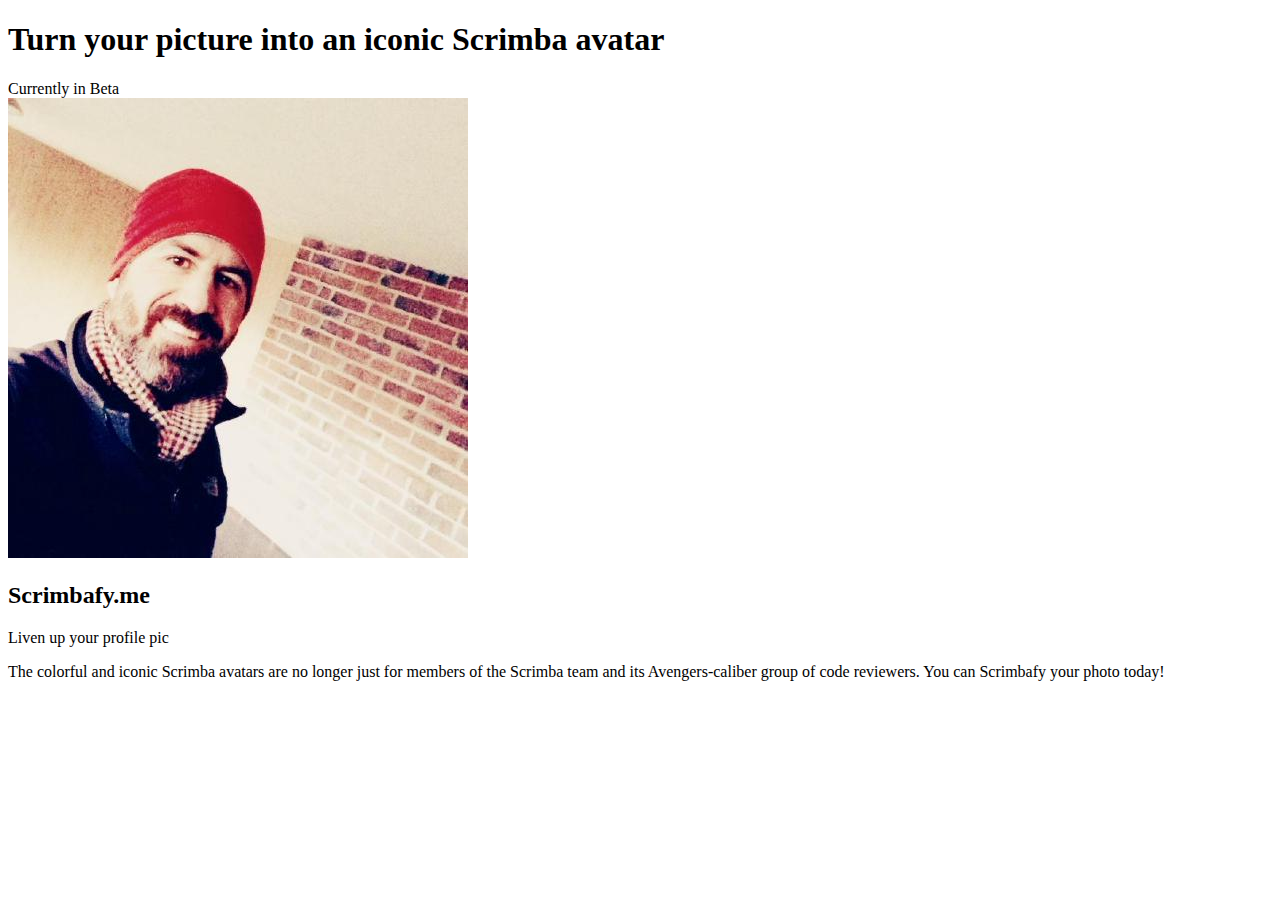
==== splash-page-build/index.html @ dc90c5f2 "Setting up folder org/structure for new project - splash page build" ====
<!DOCTYPE html>
<html lang="en">
<head>
  <meta charset="UTF-8">
  <meta http-equiv="X-UA-Compatible" content="IE=edge">
  <meta name="viewport" content="width=device-width, initial-scale=1.0">
  <title>Splash Page Build</title>
</head>
<body>
  <body>
    <section class="intro">
        <h1>Turn <strong>your picture</strong> into an iconic <strong>Scrimba avatar</strong></h1>
        <span class="beta-text">Currently in Beta</span>
    </section>
    
    <main class="main-content">
        <img class="img-main" src="img/MG_Avatar.jpg" alt="My Scrimba avatar.">
        <h2>Scrimbafy.me</h2>
        <span class="subheading">Liven up your profile pic</span>
        
        <p>The colorful and iconic Scrimba avatars are no longer just for members of the Scrimba team and its Avengers-caliber group of code reviewers. You can Scrimbafy your photo today!</p>
    </main>
</body>
</body>
</html>
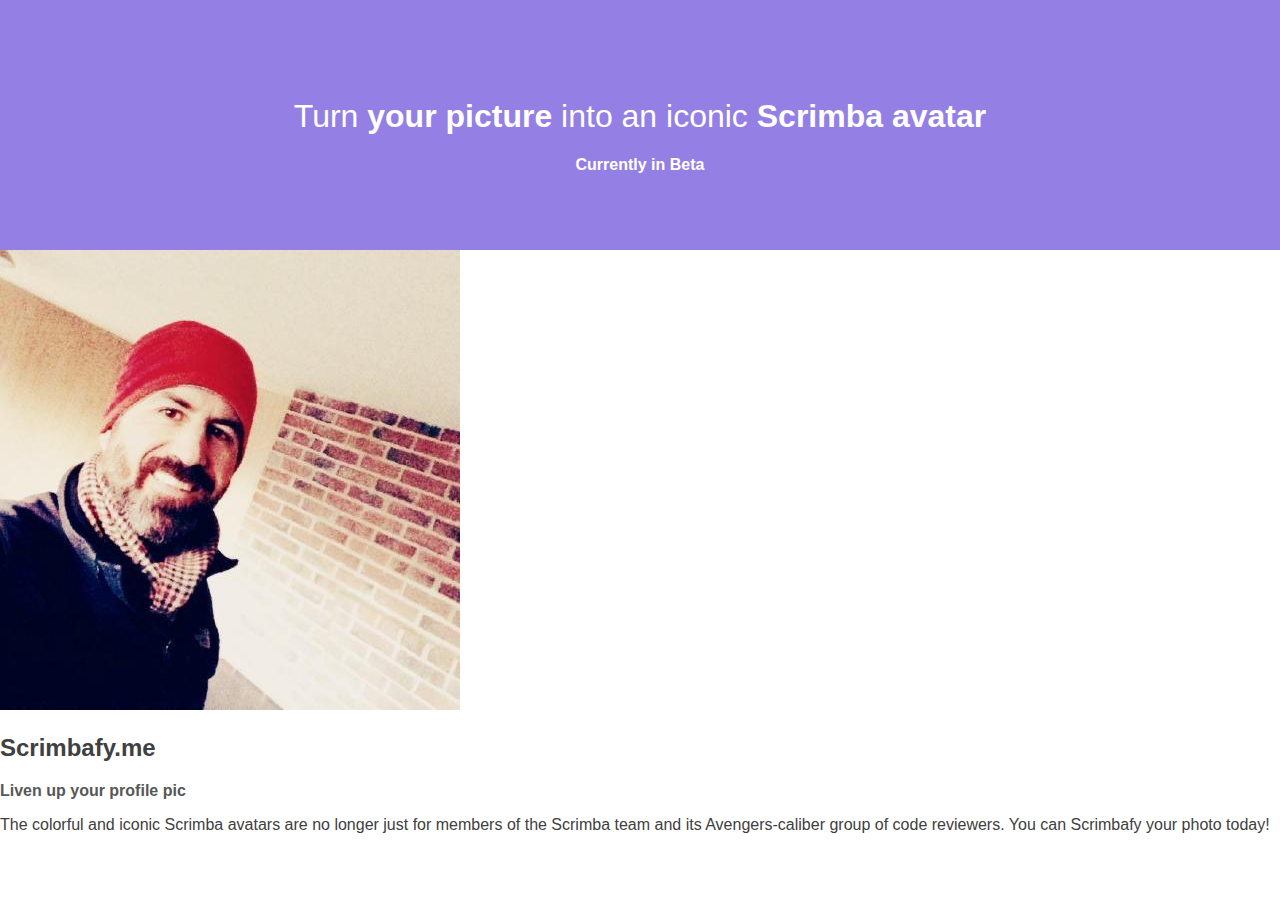
==== commit 0e460c87: "Completed first challenge" ====
--- a/splash-page-build/index.html
+++ b/splash-page-build/index.html
@@ -4,6 +4,7 @@
   <meta charset="UTF-8">
   <meta http-equiv="X-UA-Compatible" content="IE=edge">
   <meta name="viewport" content="width=device-width, initial-scale=1.0">
+  <link rel="stylesheet" href="css/styles.css">
   <title>Splash Page Build</title>
 </head>
 <body>
--- a/splash-page-build/css/styles.css
+++ b/splash-page-build/css/styles.css
@@ -0,0 +1,60 @@
+body {
+  font-family: 'Source Sans Pro', sans-serif;
+  color: #404040;
+  margin: 0;
+}
+
+/* =================
+  Typography 
+ ================= */
+
+h1 {
+  font-weight: 400;
+}
+
+.beta-text { 
+  font-weight: 900;
+}
+
+.subheading {
+  color: #575757;
+  font-weight: 900;
+}
+
+/* =================
+  Intro
+ ================= */
+
+/* 
+Challenge: Style the .intro section
+  - Convert into a flex container; 
+    display its content in a column
+  - Set a minimum height of 250px
+  - Center-align its content
+  - Vertically center the content
+  - Remove the space around the edges of the page
+*/
+
+.intro { 
+  color: #fff;
+  background-color: #9480e4;
+  display: flex;
+  flex-direction: column;
+  align-items: center;
+  justify-content: center;
+  min-height: 250px;
+}
+
+/* ====================
+  Main content
+ ==================== */
+
+
+/* =================
+  Form
+ ================= */
+ 
+
+/* =================
+  Media queries 
+ ================= */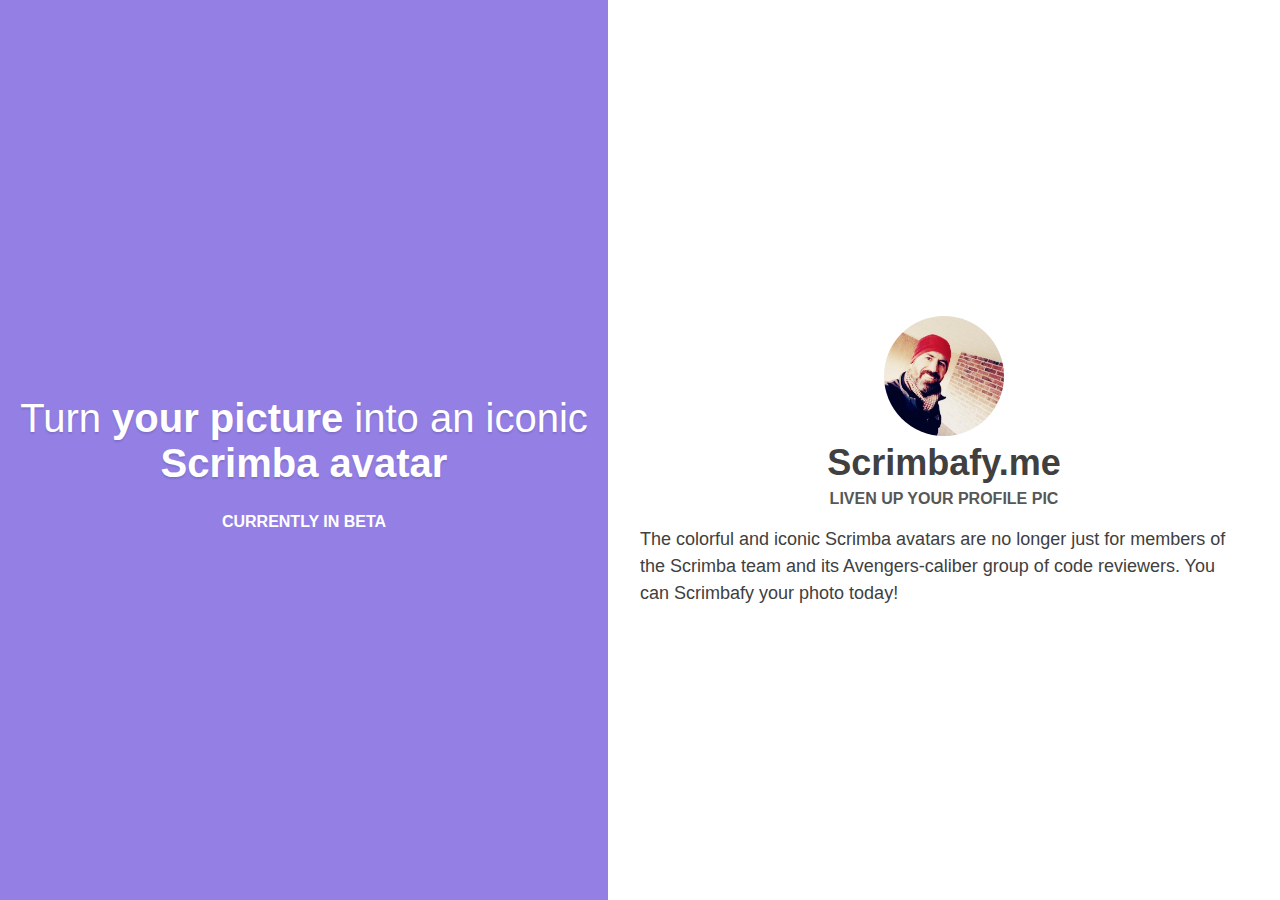
==== commit e0c49fe1: "Completed challenge #3" ====
--- a/splash-page-build/index.html
+++ b/splash-page-build/index.html
@@ -9,18 +9,20 @@
 </head>
 <body>
   <body>
-    <section class="intro">
-        <h1>Turn <strong>your picture</strong> into an iconic <strong>Scrimba avatar</strong></h1>
-        <span class="beta-text">Currently in Beta</span>
-    </section>
-    
-    <main class="main-content">
-        <img class="img-main" src="img/MG_Avatar.jpg" alt="My Scrimba avatar.">
-        <h2>Scrimbafy.me</h2>
-        <span class="subheading">Liven up your profile pic</span>
-        
-        <p>The colorful and iconic Scrimba avatars are no longer just for members of the Scrimba team and its Avengers-caliber group of code reviewers. You can Scrimbafy your photo today!</p>
-    </main>
+    <div class="container">
+      <section class="intro">
+          <h1>Turn <strong>your picture</strong> into an iconic <strong>Scrimba avatar</strong></h1>
+          <span class="beta-text">Currently in Beta</span>
+      </section>
+      
+      <main class="main-content">
+          <img class="img-main" src="img/MG_Avatar.jpg" alt="My Scrimba avatar.">
+          <h2>Scrimbafy.me</h2>
+          <span class="subheading">Liven up your profile pic</span>
+      
+          <p>The colorful and iconic Scrimba avatars are no longer just for members of the Scrimba team and its Avengers-caliber group of code reviewers. You can Scrimbafy your photo today!</p>
+      </main>
+    </div>
 </body>
 </body>
 </html>--- a/splash-page-build/css/styles.css
+++ b/splash-page-build/css/styles.css
@@ -10,15 +10,43 @@
 
 h1 {
   font-weight: 400;
+  font-size: 2.5rem;
+  text-shadow: 0 2px 2px #816fca;
+}
+
+h2 {
+  font-size: 2.25rem;
+  margin: .167em 0;
 }
 
 .beta-text { 
   font-weight: 900;
 }
 
+p {
+  font-size: 1.125rem;
+  line-height: 1.5;
+}
+
 .subheading {
   color: #575757;
   font-weight: 900;
+  bottom-margin: 0.5em;
+}
+
+.beta-text, 
+.subheading {
+  text-transform: uppercase;
+}
+
+/* =================
+  Flex containers
+ ================= */
+.intro, 
+.main-content {
+  display: flex;
+  flex-direction: column;
+  justify-content: center;
 }
 
 /* =================
@@ -38,18 +66,22 @@
 .intro { 
   color: #fff;
   background-color: #9480e4;
-  display: flex;
-  flex-direction: column;
-  align-items: center;
-  justify-content: center;
+  text-align: center;
   min-height: 250px;
 }
 
 /* ====================
   Main content
  ==================== */
+.main-content {
+  align-items: center;
+  padding: 2.5em 2em 0;
+}
 
-
+.img-main {
+  width: 120px;
+  border-radius: 50%;
+}
 /* =================
   Form
  ================= */
@@ -57,4 +89,16 @@
 
 /* =================
   Media queries 
- ================= */+ ================= */
+ @media (min-width: 576px) {
+  .container {
+    display: flex;
+    min-height: 100vh;
+    /* width: 100% */
+  }
+
+  .intro, 
+  .main-content {
+    width: 50%;
+  }
+ }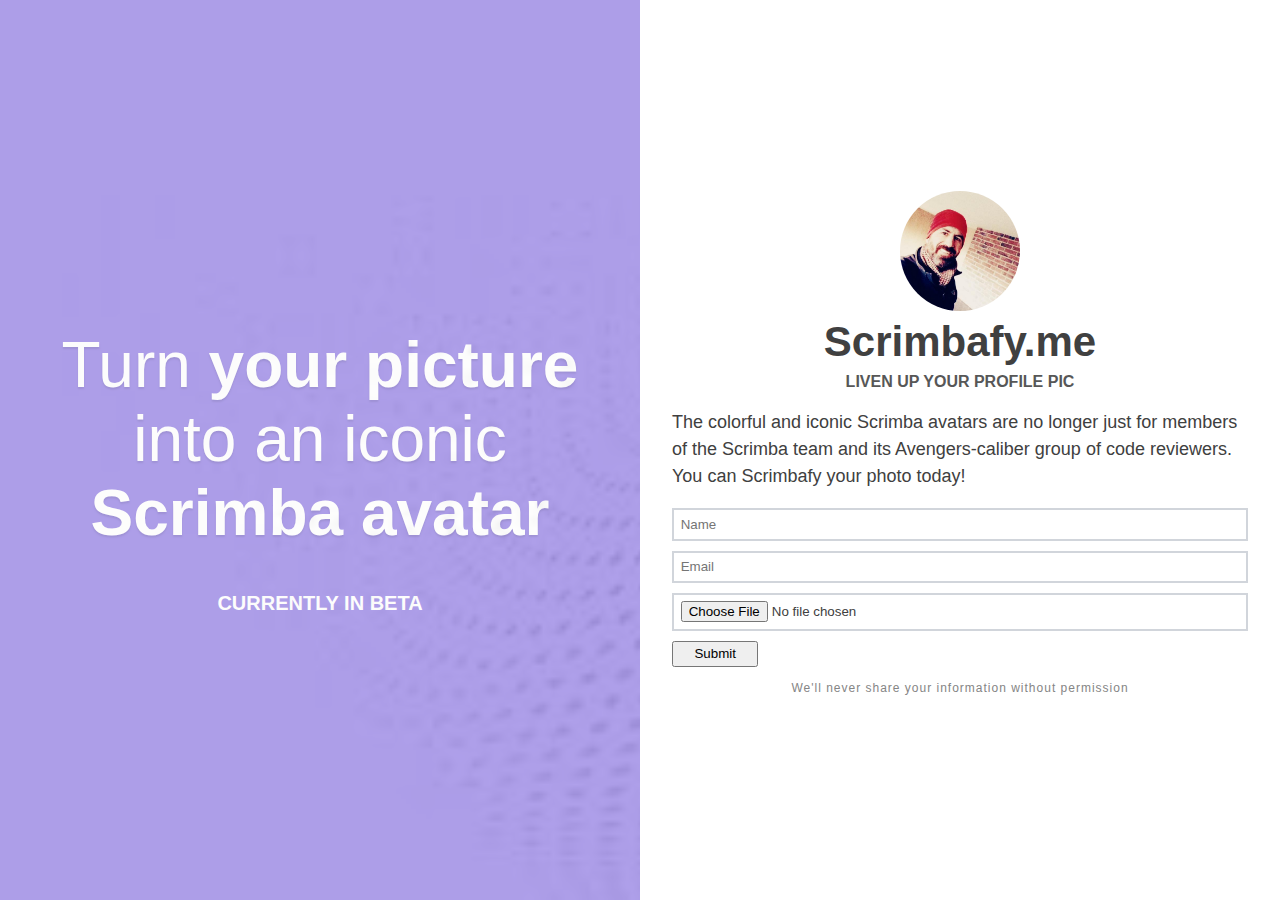
==== commit d2e1c4be: "Working with media queries/responsive design principles" ====
--- a/splash-page-build/index.html
+++ b/splash-page-build/index.html
@@ -21,6 +21,14 @@
           <span class="subheading">Liven up your profile pic</span>
       
           <p>The colorful and iconic Scrimba avatars are no longer just for members of the Scrimba team and its Avengers-caliber group of code reviewers. You can Scrimbafy your photo today!</p>
+
+          <form action="submit">
+            <input type="text" required placeholder="Name" aria-label="Name">
+            <input type="email" required placeholder="Email" aria-label="Email">
+            <input type="file" required accept="img/png, img/jpg" aria-label="Choose file">
+            <button class="btn btn-primary">Submit</button>
+          </form>
+          <p class="fine-print">We'll never share your information without permission</p>
       </main>
     </div>
 </body>
--- a/splash-page-build/css/styles.css
+++ b/splash-page-build/css/styles.css
@@ -39,6 +39,12 @@
   text-transform: uppercase;
 }
 
+.fine-print {
+  font-size: 0.75rem;
+  letter-spacing: 1px;
+  color: #858585;
+}
+
 /* =================
   Flex containers
  ================= */
@@ -47,27 +53,31 @@
   display: flex;
   flex-direction: column;
   justify-content: center;
+  padding: 0 2em;
 }
 
 /* =================
   Intro
  ================= */
-
-/* 
-Challenge: Style the .intro section
-  - Convert into a flex container; 
-    display its content in a column
-  - Set a minimum height of 250px
-  - Center-align its content
-  - Vertically center the content
-  - Remove the space around the edges of the page
-*/
-
 .intro { 
   color: #fff;
   background-color: #9480e4;
   text-align: center;
   min-height: 250px;
+  position: relative;
+}
+
+.intro::before {
+  content: "";
+  background: #9480e4 url("../img/bg-image2.jpg");
+  background-repeat: no-repeat;
+  background-size: cover;
+  position: absolute;
+  top: 0px;
+  right: 0px;
+  bottom: 0px;
+  left: 0px;
+  opacity: 0.25;
 }
 
 /* ====================
@@ -75,7 +85,7 @@
  ==================== */
 .main-content {
   align-items: center;
-  padding: 2.5em 2em 0;
+  padding-top: 2.5em;
 }
 
 .img-main {
@@ -85,7 +95,22 @@
 /* =================
   Form
  ================= */
- 
+ form {
+  display: flex;
+  flex-direction: column;
+  width: 100%;
+ }
+
+ input {
+  margin-bottom: 0.75em;
+  padding: 0.5em;
+  border: 2px solid #d1d5db;
+ }
+
+ .btn {
+  width: 15%;
+  padding: 0.25em;
+ }
 
 /* =================
   Media queries 
@@ -94,11 +119,26 @@
   .container {
     display: flex;
     min-height: 100vh;
-    /* width: 100% */
   }
 
   .intro, 
   .main-content {
     width: 50%;
   }
+
+  .main-content {
+    padding-top: 0;
+  }
+
+  h1 {
+    font-size: 5vw;
+  }
+
+  h2 {
+    font-size: 2.625rem;
+  }
+
+  .beta-text {
+    font-size: 1.25rem;
+  }
  }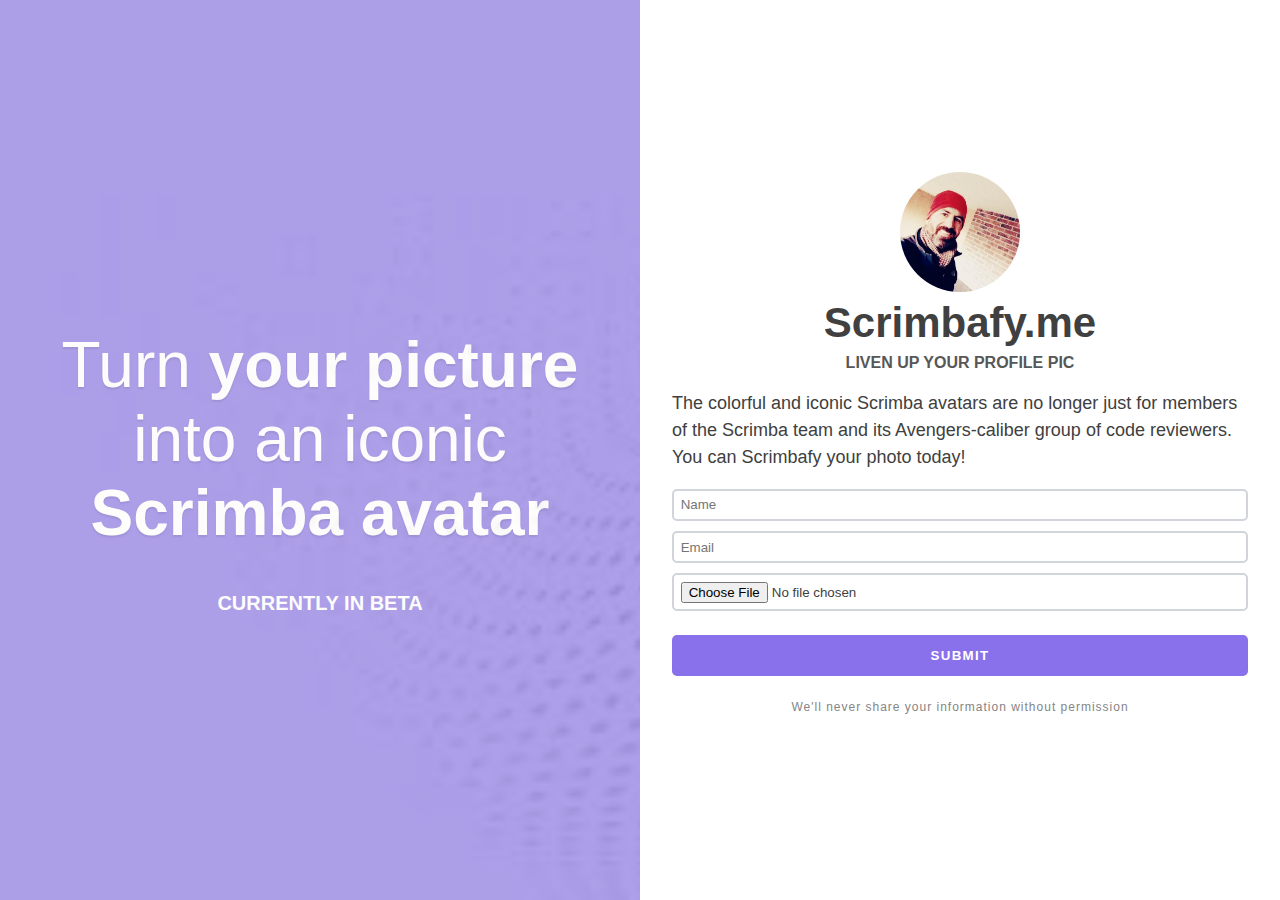
==== commit 79a6f595: "Working with flexbox and order attribute" ====
--- a/splash-page-build/index.html
+++ b/splash-page-build/index.html
@@ -26,11 +26,12 @@
             <input type="text" required placeholder="Name" aria-label="Name">
             <input type="email" required placeholder="Email" aria-label="Email">
             <input type="file" required accept="img/png, img/jpg" aria-label="Choose file">
-            <button class="btn btn-primary">Submit</button>
+            <button class="btn btn-primary" id="btn">Submit</button>
           </form>
           <p class="fine-print">We'll never share your information without permission</p>
       </main>
     </div>
+    <script src="app.js"></script>
 </body>
 </body>
 </html>--- a/splash-page-build/css/styles.css
+++ b/splash-page-build/css/styles.css
@@ -101,15 +101,39 @@
   width: 100%;
  }
 
- input {
+ input,
+ button {
+  font-family: inherit;
   margin-bottom: 0.75em;
   padding: 0.5em;
   border: 2px solid #d1d5db;
+  border-radius: 5px;
+ }
+
+ input:focus {
+  outline: none;
+  border-color: #8a71ec;
+  background-color: #e6e8ec;
  }
 
  .btn {
-  width: 15%;
-  padding: 0.25em;
+  padding: 1em 0;
+  text-transform: uppercase;
+  font-weight: bold;
+  letter-spacing: 0.1em;
+  border: none;
+  cursor: pointer;
+ }
+
+ .btn-primary {
+  color: white;
+  background-color:#8a71ec;
+  margin-top: 1em;
+ }
+
+ .btn-primary:hover,
+ .btn-primary:focus {
+  background-color: #b7a7f6;
  }
 
 /* =================
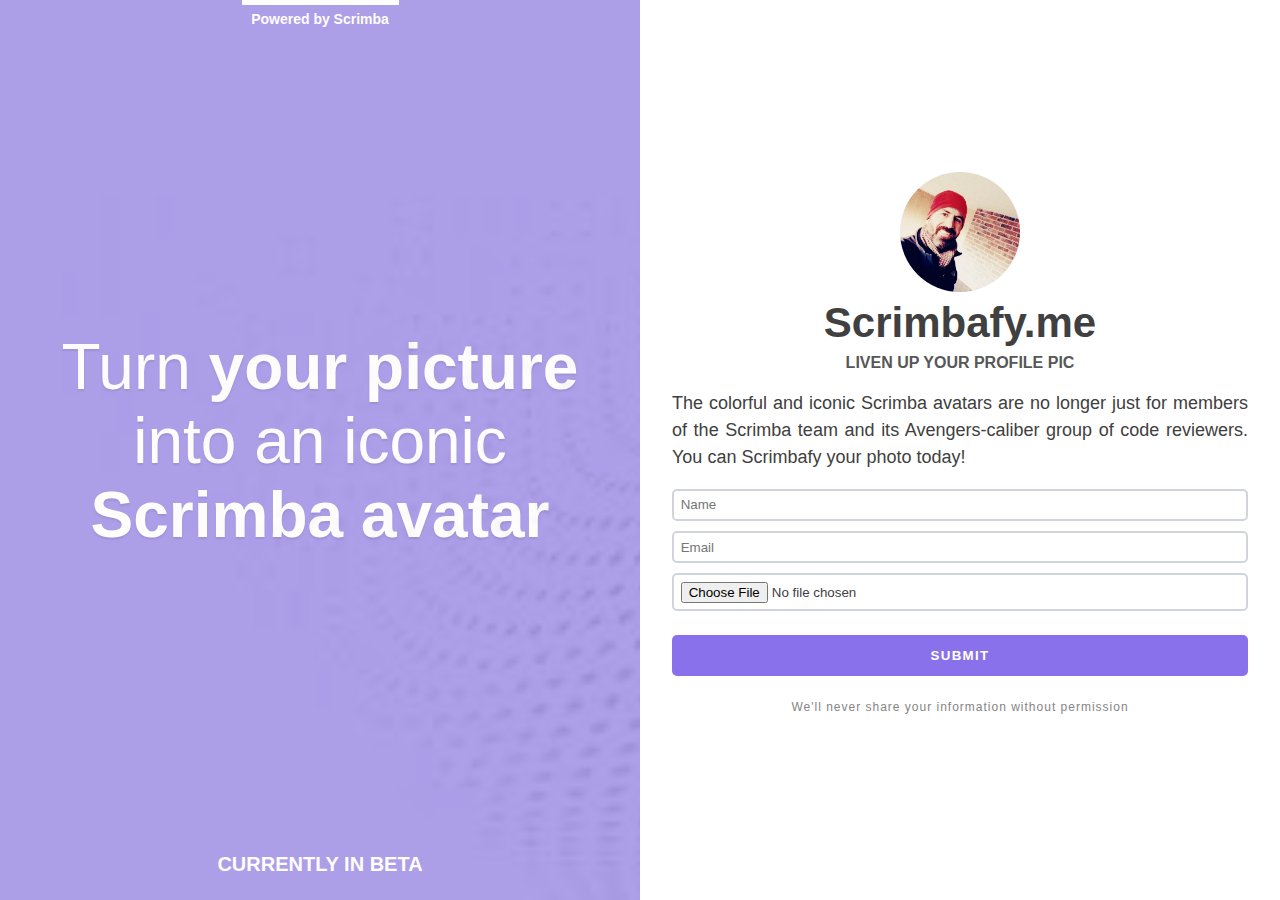
==== commit 2039f548: "Completed submodule" ====
--- a/splash-page-build/index.html
+++ b/splash-page-build/index.html
@@ -13,6 +13,7 @@
       <section class="intro">
           <h1>Turn <strong>your picture</strong> into an iconic <strong>Scrimba avatar</strong></h1>
           <span class="beta-text">Currently in Beta</span>
+          <p class="top-text">Powered by Scrimba</p>
       </section>
       
       <main class="main-content">
--- a/splash-page-build/css/styles.css
+++ b/splash-page-build/css/styles.css
@@ -1,3 +1,7 @@
+*, *::before, *::after {
+  box-sizing: border-box;
+}
+
 body {
   font-family: 'Source Sans Pro', sans-serif;
   color: #404040;
@@ -39,6 +43,17 @@
   text-transform: uppercase;
 }
 
+.top-text {
+  font-size: 0.875rem;
+  font-weight: 900;
+  padding-top: 0.25em;
+  border-top: 5px solid;
+  order: -1;
+  width: 157px;
+  margin: 0 auto;
+
+}
+
 .fine-print {
   font-size: 0.75rem;
   letter-spacing: 1px;
@@ -65,6 +80,8 @@
   text-align: center;
   min-height: 250px;
   position: relative;
+  justify-content: space-between;
+  padding-bottom: 1.5em;
 }
 
 .intro::before {
@@ -92,6 +109,13 @@
   width: 120px;
   border-radius: 50%;
 }
+
+.main-content p,
+form {
+  max-width: 600px;
+  text-align: justify;
+}
+
 /* =================
   Form
  ================= */
